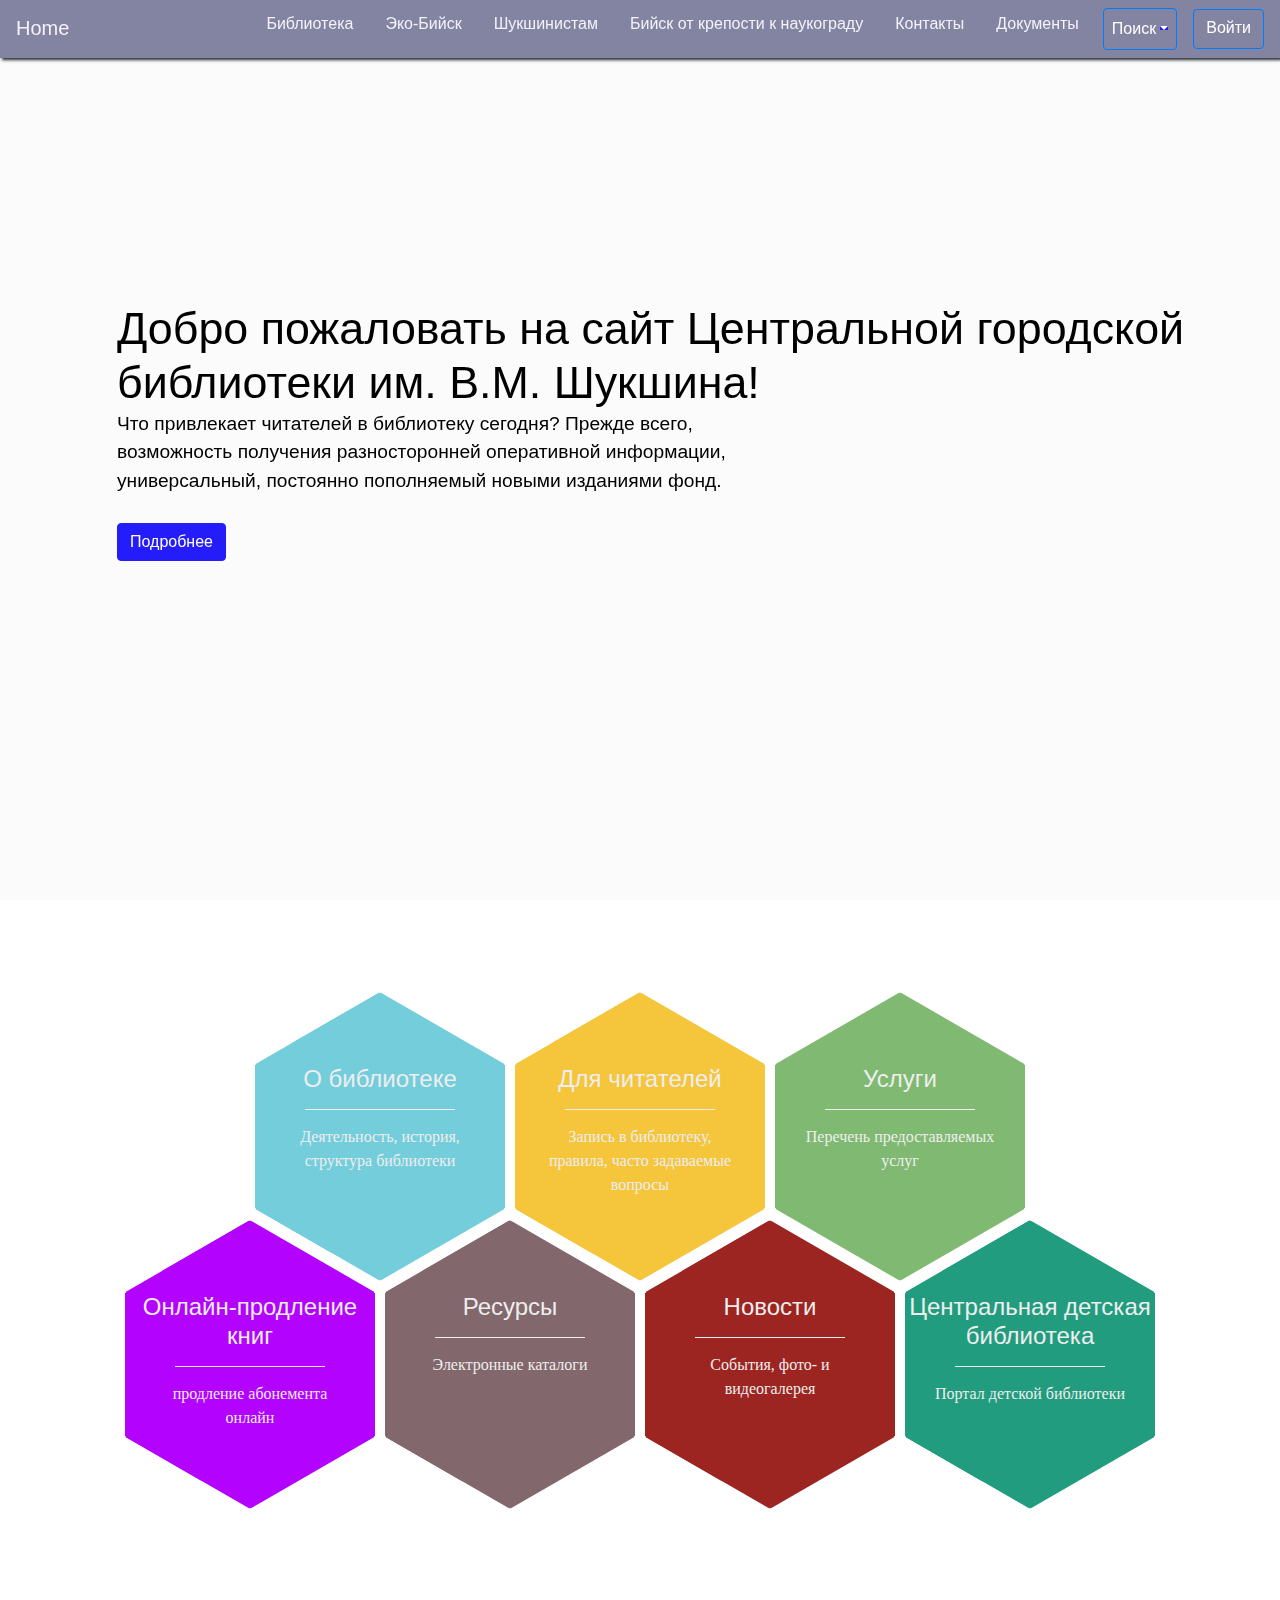
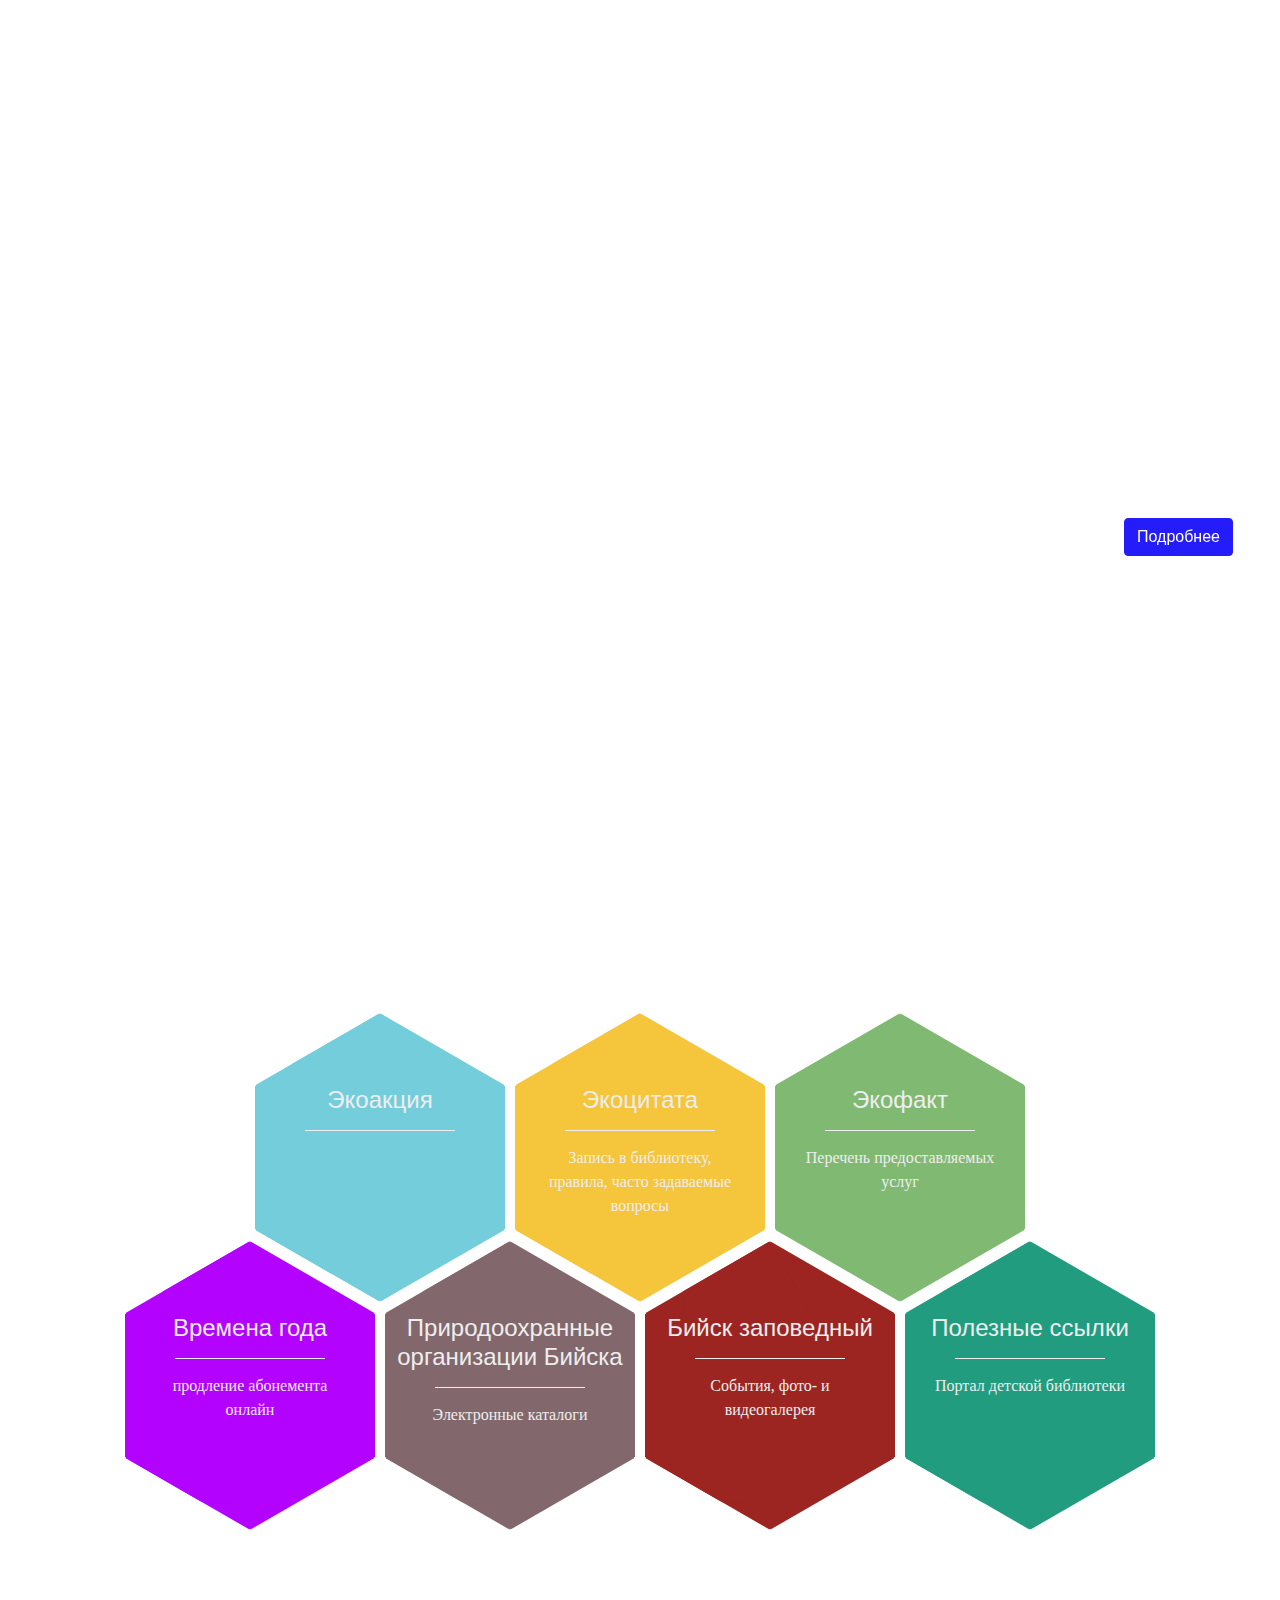
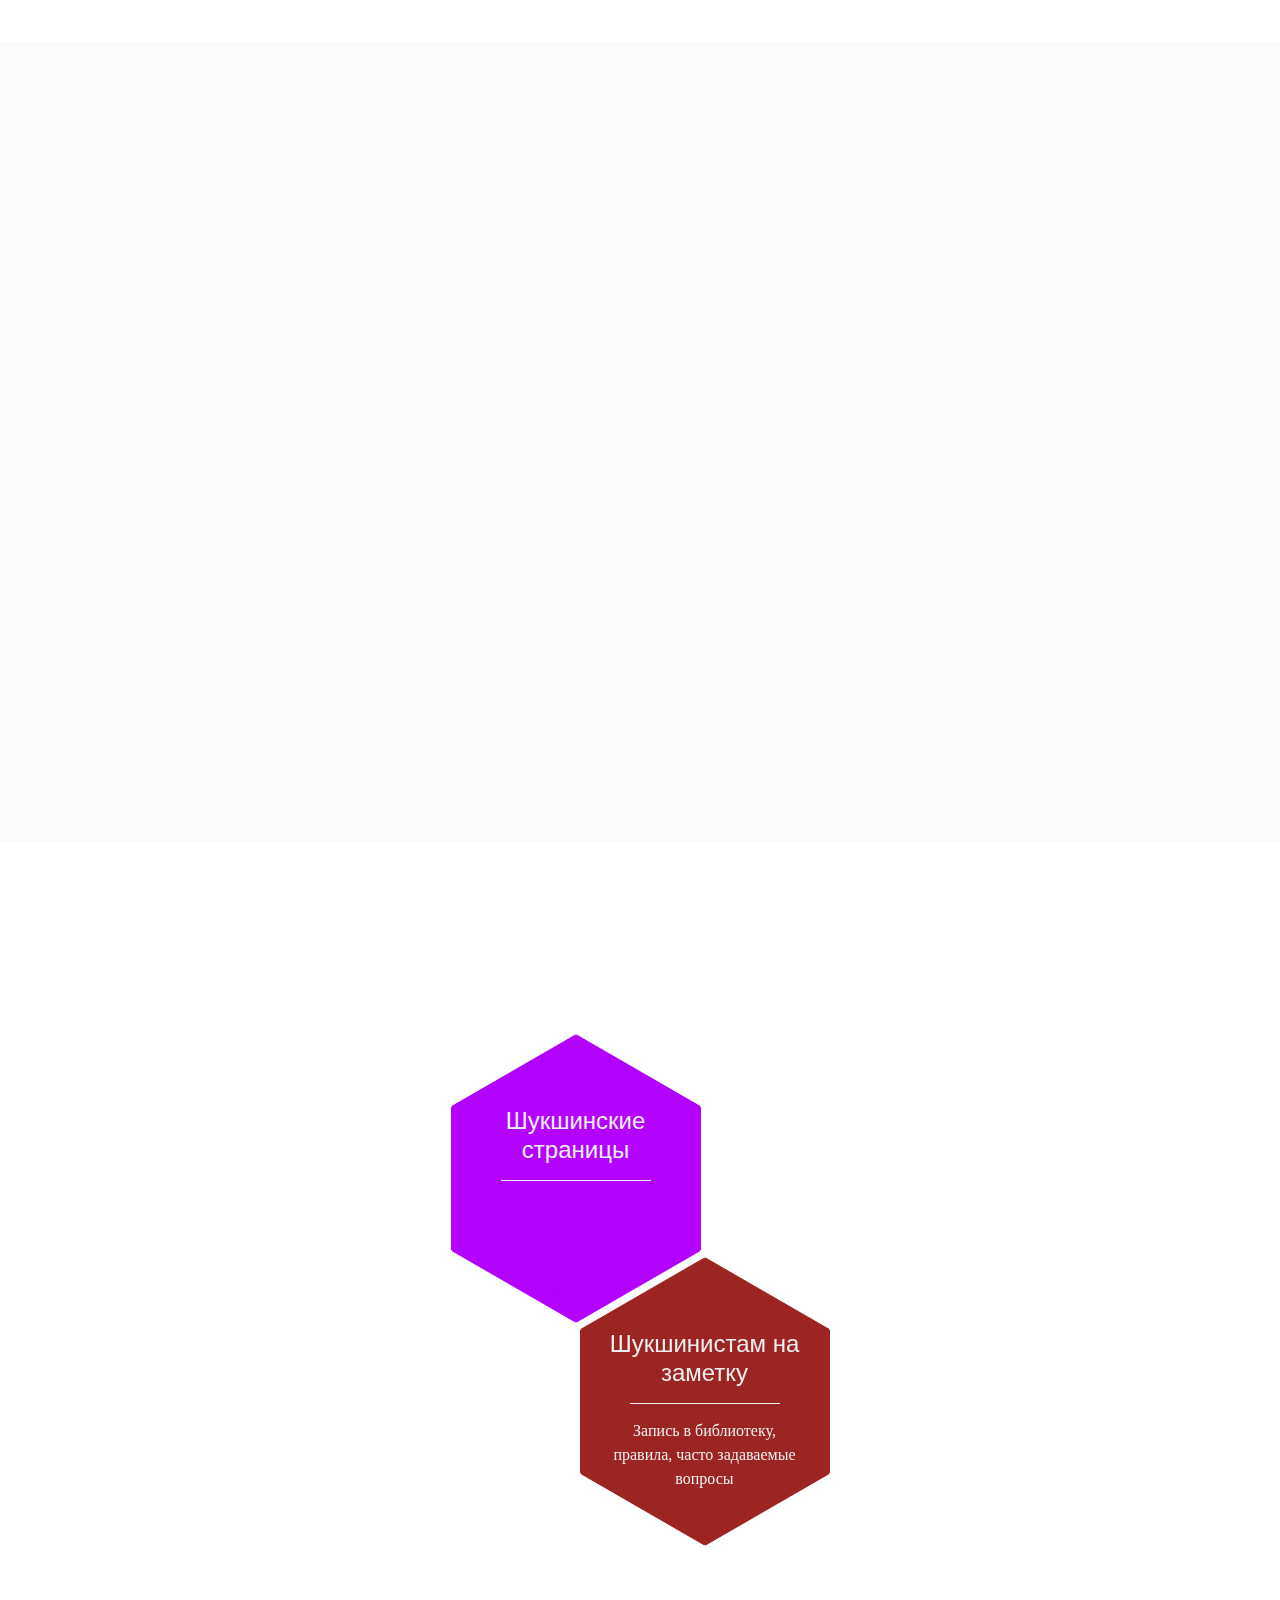
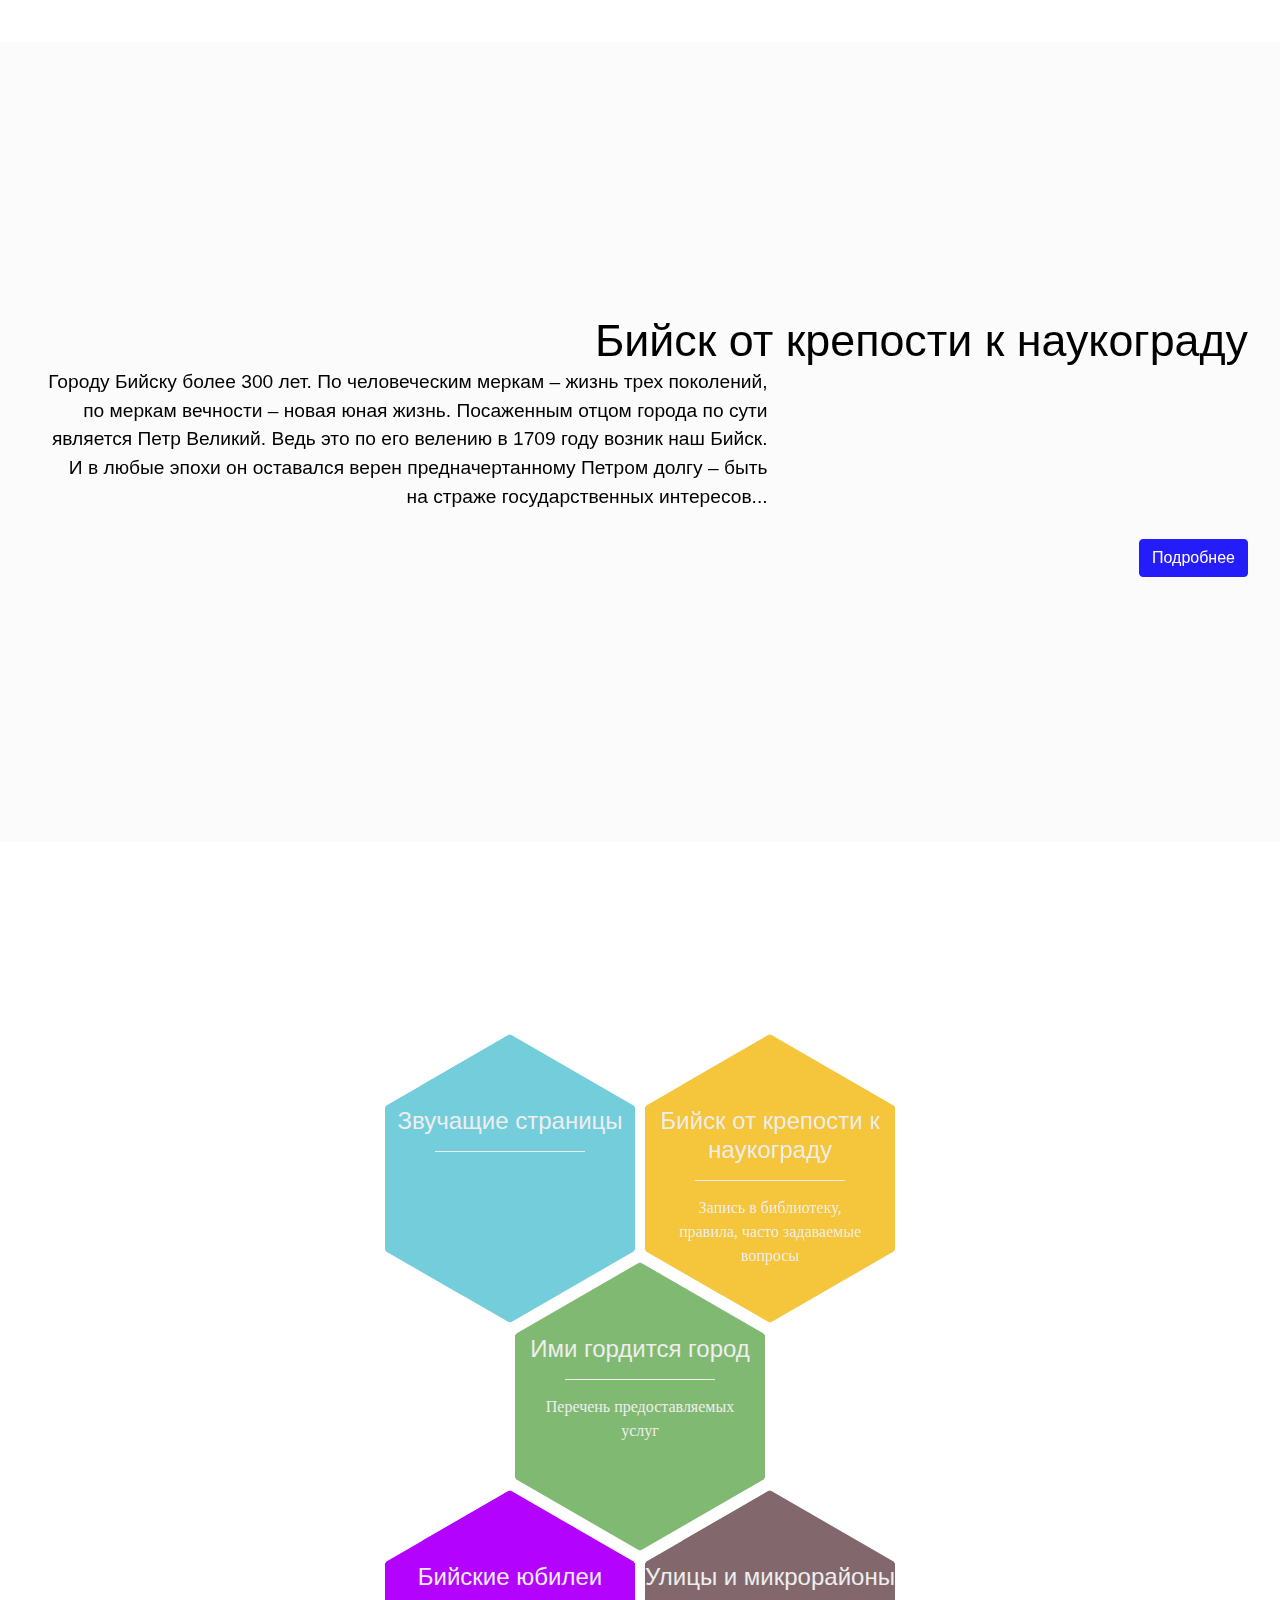
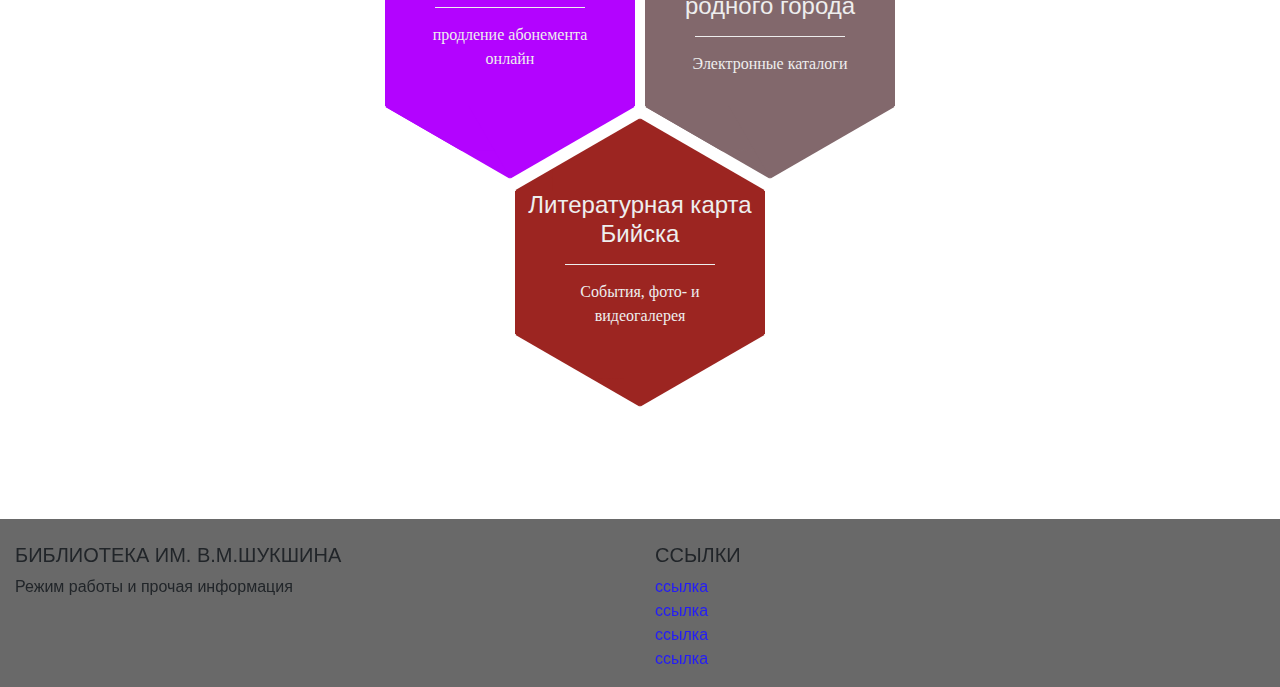
==== index.html @ d94aa988 "shuk" ====
<!DOCTYPE html>
<html lang="en">
<head>
    <link rel="stylesheet" href="https://maxcdn.bootstrapcdn.com/bootstrap/4.0.0/css/bootstrap.min.css" integrity="sha384-Gn5384xqQ1aoWXA+058RXPxPg6fy4IWvTNh0E263XmFcJlSAwiGgFAW/dAiS6JXm" crossorigin="anonymous">
    <link rel="stylesheet" type="text/css" href="css/main.css">
    <link rel="stylesheet" type="text/css" href="css/stylesheet.css">
    <meta charset="UTF-8">
    <title>Центральная городская библиотека им. В.М. Шукшина</title>
</head>
<body>
<nav class="navbar navbar-expand-lg fixed-top" id="top-menu">
    <a class="navbar-brand" href="#">Home</a>
    <button class="navbar-toggler" type="button" data-toggle="collapse" data-target="#navbarSupportedContent" aria-controls="navbarSupportedContent" aria-expanded="false" aria-label="Toggle navigation">
        <span class="navbar-toggler-icon"></span>
    </button>
    <div class="collapse navbar-collapse " id="navbarSupportedContent">
        <ul class="navbar-nav mr-0">

            <li class="nav-item">
                <a class="nav-link" href="#lib">Библиотека</a>
            </li>
            <li class="nav-item">
                <a class="nav-link " href="#eco-byisk">Эко-Бийск</a>
            </li>
            <li class="nav-item">
                <a class="nav-link" href="#shuksh">Шукшинистам</a>
            </li>
            <li class="nav-item">
                <a class="nav-link " href="#byisk">Бийск от крепости к наукограду</a>
            </li>
            <li class="nav-item">
                <a class="nav-link " href="contacts.html">Контакты</a>
            </li>
            <li class="nav-item">
                <a class="nav-link " href="#">Документы</a>
            </li>
            <li class="nav-item dropdown">
                <a class="nav-link dropdown-toggle btn btn-outline-primary" href="#" id="navbarDropdown1" role="button" data-toggle="dropdown" aria-haspopup="true" aria-expanded="false">Поиск</a>
                <div class="dropdown-menu" aria-labelledby="navbarDropdown1">
                    <form class="form-inline mr-md-0">
                        <input class="form-control mr-sm-2" type="search" placeholder="Поиск" aria-label="Search">
                        <button class="btn btn-outline-info my-2 my-sm-0 btnsrch" type="submit">Поиск</button>
                    </form>
                </div>
            </li>
        </ul>

        <a href="#" class="btn btn-outline-primary mr-md-0" role="button" aria-pressed="true" data-toggle="modal" data-target="exampeModal">Войти</a>

    </div>
</nav>
<header class="header">
    <div class="overlay"></div>
    <div class="container" style="height: 50rem;">
        <div class="description">
            <h1>
                Добро пожаловать на сайт Центральной городской библиотеки им. В.М. Шукшина!
                <p>
                    Что привлекает читателей в библиотеку сегодня? Прежде всего, возможность получения разносторонней оперативной информации, универсальный, постоянно пополняемый новыми изданиями фонд.</p>
                <button class="btn btn-outline-secondary">Подробнее</button>
            </h1>
        </div>
    </div>
</header>


    
<div class="container-fluid" id="lib"style="margin-top: 15rem;">
   <div class="row justify-content-center">
   <div class="hex hex-1">
    <div class="inner">
            <h4>О библиотеке</h4>
            <hr />
            <p>Деятельность, история, структура библиотеки</p>
            
    </div>
    <a href="#"></a>
    <div class="corner-1"></div>
    <div class="corner-2"></div>
  </div>
  


  <div class="hex hex-2">
    <div class="inner">
        <h4>Для читателей</h4>
        <hr />
        <p>Запись в библиотеку, правила, часто задаваемые вопросы</p>
    </div>
    <a href="#"></a>
    <div class="corner-1"></div>
    <div class="corner-2"></div>
  </div>



  <div class="hex hex-3">
    <div class="inner">
            <h4>Услуги</h4>
            <hr />
            <p>Перечень предоставляемых услуг</p>
    </div>
    <a href="#"></a>
    <div class="corner-1"></div>
    <div class="corner-2"></div>
  </div>
 </div>


<div class="row justify-content-center" style=" margin-bottom: 10rem;">
  

<div class="hex hex-4" style="margin-top: 60px;">
    <div class="inner">
        <h4>Онлайн-продление книг</h4>
        <hr />
        <p>продление абонемента онлайн</p>
    </div>
    <a href="#"></a>
    <div class="corner-1"></div>
    <div class="corner-2"></div>
  </div>


  <div class="hex hex-7" style="margin-top: 60px;">
    <div class="inner">
        <h4>Ресурсы</h4>
        <hr />
        <p>Электронные каталоги</p>
    </div>
    <a href="#"></a>
    <div class="corner-1"></div>
    <div class="corner-2"></div>
  </div>
 


  <div class="hex hex-5" style=" margin-top: 60px;">
    <div class="inner">
            <h4>Новости</h4>
            <hr />
            <p>События, фото- и видеогалерея</p>
    </div>
    <a href="#"></a>
    <div class="corner-1"></div>
    <div class="corner-2"></div>
  </div>



  <div class="hex hex-6" style="margin-top: 60px;">
    <div class="inner">
        <h4>Центральная детская библиотека</h4>
        <hr />
        <p>Портал детской библиотеки</p>
    </div>
    <a href="#"></a>
    <div class="corner-1"></div>
    <div class="corner-2"></div>
  </div>
</div>
</div>




    



<div class="container-fluid" id="eco-byisk">
    <div class="col-sm-12 hidden-xs-down" style="height: 50rem; text-align: right;">
        <div class="description">
            <h1 style="color: #ffffff;"> Бийск заповедный
                <p  style="color: #ffffff; text-align: right;">В нашем городе немало уникальных природных объектов, нерукотворных и с любовью созданных бийчанами в разные годы, радующих нас своей красотой и сегодня, как никогда, нуждающихся в нашей защите. Уважаемые читатели! Надеемся, что информация, представленная на этой странице, поможет вам лучше узнать наш Бийск...</p>
                <button class="btn btn-success">Подробнее</button>
            </h1>    
        </div>    
        
    </div>
</div>

<div class="container-fluid" style="margin-top: 15rem;">
   <div class="row justify-content-center">
   <div class="hex hex-1">
    <div class="inner">
            <h4>Экоакция</h4>
            <hr />
            <p></p>
            
    </div>
    <a href="#"></a>
    <div class="corner-1"></div>
    <div class="corner-2"></div>
  </div>
  


  <div class="hex hex-2">
    <div class="inner">
        <h4>Экоцитата</h4>
        <hr />
        <p>Запись в библиотеку, правила, часто задаваемые вопросы</p>
    </div>
    <a href="#"></a>
    <div class="corner-1"></div>
    <div class="corner-2"></div>
  </div>



  <div class="hex hex-3">
    <div class="inner">
            <h4>Экофакт</h4>
            <hr />
            <p>Перечень предоставляемых услуг</p>
    </div>
    <a href="#"></a>
    <div class="corner-1"></div>
    <div class="corner-2"></div>
  </div>
 </div>


<div class="row justify-content-center" style=" margin-bottom: 10rem;">
  

<div class="hex hex-4" style="margin-top: 60px;">
    <div class="inner">
        <h4>Времена года</h4>
        <hr />
        <p>продление абонемента онлайн</p>
    </div>
    <a href="#"></a>
    <div class="corner-1"></div>
    <div class="corner-2"></div>
  </div>


  <div class="hex hex-7" style="margin-top: 60px;">
    <div class="inner">
        <h4>Природоохранные организации Бийска</h4>
        <hr />
        <p>Электронные каталоги</p>
    </div>
    <a href="#"></a>
    <div class="corner-1"></div>
    <div class="corner-2"></div>
  </div>
 


  <div class="hex hex-5" style=" margin-top: 60px;">
    <div class="inner">
            <h4>Бийск заповедный</h4>
            <hr />
            <p>События, фото- и видеогалерея</p>
    </div>
    <a href="#"></a>
    <div class="corner-1"></div>
    <div class="corner-2"></div>
  </div>



  <div class="hex hex-6" style="margin-top: 60px;">
    <div class="inner">
        <h4>Полезные ссылки</h4>
        <hr />
        <p>Портал детской библиотеки</p>
    </div>
    <a href="#"></a>
    <div class="corner-1"></div>
    <div class="corner-2"></div>
  </div>
</div>
</div>




<div class="container-fluid" id="shuksh">
   
    <div class="col-sm-12 hidden-xs-down" style="height: 50rem; text-align: right;">
    <div class="overlay"></div>
        
        </div>    
        
    </div>
</div>    
<div class="container" id="lib" style="margin-top: 15rem; height: 35rem; width: 400px;">
   <div class="row justify-content-center" style=" margin-left: -9rem;">
   <div class="hex hex-4">
    <div class="inner">
            <h4>Шукшинские страницы</h4>
            <hr />
            <p></p>
            
    </div>
    <a href="#"></a>
    <div class="corner-1"></div>
    <div class="corner-2"></div>
  </div>
 </div> 


<div class="row justify-content-center" style="margin-right: -9rem; margin-top: 30px;">
  <div class="hex hex-5">
    <div class="inner">
        <h4>Шукшинистам на заметку</h4>
        <hr />
        <p>Запись в библиотеку, правила, часто задаваемые вопросы</p>
    </div>
    <a href="#"></a>
    <div class="corner-1"></div>
    <div class="corner-2"></div>
  </div>
</div>
</div>
</div>



<div class="container-fluid" id="byisk">
	
   <div class="col-sm-12 hidden-xs-down" style="height: 50rem; text-align: right;">
   <div class="overlay"></div>
        <div class="description">
            <h1>Бийск от крепости к наукограду
                <p>
                    Городу Бийску более 300 лет. По человеческим меркам – жизнь трех поколений, по меркам вечности – новая юная жизнь.

Посаженным отцом города по сути является Петр Великий. Ведь это по его велению в 1709 году возник наш Бийск. И в любые эпохи он оставался верен предначертанному Петром долгу – быть на страже государственных интересов...
                </p>
                <button class="btn btn-success">Подробнее</button>
            </h1>
        </div>
        
    </div>

</div>

<div class="container-fluid" id="lib"style="margin-top: 15rem;  width: 700px;">
   <div class="row justify-content-center">
   

   <div class="hex hex-1">
    <div class="inner">
            <h4>Звучащие страницы</h4>
            <hr />
            <p></p>
            
    </div>
    <a href="#"></a>
    <div class="corner-1"></div>
    <div class="corner-2"></div>
  </div>
  


  <div class="hex hex-2">
    <div class="inner">
        <h4>Бийск от крепости к наукограду</h4>
        <hr />
        <p>Запись в библиотеку, правила, часто задаваемые вопросы</p>
    </div>
    <a href="#"></a>
    <div class="corner-1"></div>
    <div class="corner-2"></div>
  </div>



  <div class="hex hex-3" style="margin-top: 60px;">
    <div class="inner">
            <h4>Ими гордится город</h4>
            <hr />
            <p>Перечень предоставляемых услуг</p>
    </div>
    <a href="#"></a>
    <div class="corner-1"></div>
    <div class="corner-2"></div>
  </div>
 </div>


<div class="row justify-content-center" style=" margin-bottom: 10rem;">
  

<div class="hex hex-4" style="margin-top: 60px;">
    <div class="inner">
        <h4>Бийские юбилеи</h4>
        <hr />
        <p>продление абонемента онлайн</p>
    </div>
    <a href="#"></a>
    <div class="corner-1"></div>
    <div class="corner-2"></div>
  </div>


  <div class="hex hex-7" style="margin-top: 60px;">
    <div class="inner">
        <h4>Улицы и микрорайоны родного города</h4>
        <hr />
        <p>Электронные каталоги</p>
    </div>
    <a href="#"></a>
    <div class="corner-1"></div>
    <div class="corner-2"></div>
  </div>
 


  <div class="hex hex-5" style=" margin-top: 60px;">
    <div class="inner">
            <h4>Литературная карта Бийска</h4>
            <hr />
            <p>События, фото- и видеогалерея</p>
    </div>
    <a href="#"></a>
    <div class="corner-1"></div>
    <div class="corner-2"></div>
  </div>



  
</div>
</div>

<footer class="page-footer font-small pt-4" style="background-color: #696969; margin-top: 5rem;">

    <!-- Footer Links -->
    <div class="container-fluid text-center text-md-left">

      <!-- Grid row -->
      <div class="row">

        <!-- Grid column -->
        <div class="col-md-6 mt-md-0 mt-3">

          <!-- Content -->
          <h5 class="text-uppercase">Библиотека им. В.М.Шукшина</h5>
          <p>Режим работы и прочая информация</p>

        </div>
        <!-- Grid column -->

        <hr class="clearfix w-100 d-md-none pb-3">

        <!-- Grid column -->
        <div class="col-md-3 mb-md-0 mb-3">

            <!-- Links -->
            <h5 class="text-uppercase">Ссылки</h5>

            <ul class="list-unstyled">
              <li>
                <a href="#!">ссылка</a>
              </li>
              <li>
                <a href="#!">ссылка</a>
              </li>
              <li>
                <a href="#!">ссылка</a>
              </li>
              <li>
                <a href="#!">ссылка</a>
              </li>
            </ul>

          </div>
          <!-- Grid column -->

          <!-- Grid column -->
         
          <!-- Grid column -->

      </div>
      <!-- Grid row -->

    </div>
    <!-- Footer Links -->

    

  </footer>
  <!-- Footer -->


<div class="modal fade" id="exampleModal" tabindex="-1" role="dialog" aria-labelledby="exampleModal" aria-hidden="true">
    <div class="modal-dialog" role="document">
    <div class="modal-content">
      <div class="modal-header" id="exampleModalLabel">
        <h5 class="modal-title">Авторизация</h5>
        <button type="button" class="close" data-dismiss="modal" aria-label="Close">
          <span aria-hidden="true">&times;</span>
        </button>
      </div>
      <div class="modal-body">
        аппар
      </div>
      <div class="modal-footer">
        <button type="button" class="btn btn-secondary" data-dismiss="modal">Close</button>
        <button type="button" class="btn btn-primary">Save changes</button>
      </div>
    </div>
  </div>
</div>
<script src="https://code.jquery.com/jquery-3.2.1.slim.min.js" integrity="sha384-KJ3o2DKtIkvYIK3UENzmM7KCkRr/rE9/Qpg6aAZGJwFDMVNA/GpGFF93hXpG5KkN" crossorigin="anonymous"></script>
<script src="https://cdnjs.cloudflare.com/ajax/libs/popper.js/1.12.9/umd/popper.min.js" integrity="sha384-ApNbgh9B+Y1QKtv3Rn7W3mgPxhU9K/ScQsAP7hUibX39j7fakFPskvXusvfa0b4Q" crossorigin="anonymous"></script>
<script src="https://maxcdn.bootstrapcdn.com/bootstrap/4.0.0/js/bootstrap.min.js" integrity="sha384-JZR6Spejh4U02d8jOt6vLEHfe/JQGiRRSQQxSfFWpi1MquVdAyjUar5+76PVCmYl" crossorigin="anonymous"></script>
<script type="text/javascript" src="js/main.js"></script>
</body>
</html>
---- css/main.css ----
@media (max-width:300px){
    .container{
        width: 100%;
    }

    .header{
        display: none;
    }

    

    
}




.hex {
    width:250px;
    height:143px;
    background-color: #ccc;
    background-repeat: no-repeat;
    background-position: 50% 50%;           
    -webkit-background-size: auto 173px;                            
    -moz-background-size: auto 173px;                           
    -ms-background-size: auto 173px;                            
    -o-background-size: auto 173px;                         
    position: relative;
    float:left;
    margin:25px 5px;
    text-align:center;
    zoom:1;

}


        
    .hex.hex-gap {
        margin-left: 86px;
    }
    
    .hex a {
        display:block;
        width: 100%;
        height:100%;
        text-indent:-9999em;
        position:absolute;
        top:0;
        left:0;
        
    
    
    }

    .hex .corner-1,
    .hex .corner-2 {
        position: absolute;
        top:0;
        left:0;
        width:100%;
        height:100%;
        background: inherit;                                
        z-index:-2;                     
        overflow:hidden;
        -webkit-backface-visibility: hidden;
        -moz-backface-visibility: hidden;
        -ms-backface-visibility: hidden;
        -o-backface-visibility: hidden;         
        backface-visibility: hidden;            
    }
    
    .hex .corner-1 {
        z-index:-1;
        -webkit-transform: rotate(60deg);
        -moz-transform: rotate(60deg);
        -ms-transform: rotate(60deg);
        -o-transform: rotate(60deg);
        transform: rotate(60deg);
    }
    
    .hex .corner-2 {
        -webkit-transform: rotate(-60deg);
        -moz-transform: rotate(-60deg);
        -ms-transform: rotate(-60deg);
        -o-transform: rotate(-60deg);
        transform: rotate(-60deg);
    }
    
    .hex .corner-1:before,
    .hex .corner-2:before {
        width: 173px;
        height: 173px;
      content: '';
      position: absolute;
      background: inherit;
      top:0;
      left: 0;
      z-index: 1;
      background: inherit;
      background-repeat:no-repeat;
        -webkit-backface-visibility: hidden;
        -moz-backface-visibility: hidden;
        -ms-backface-visibility: hidden;
        -o-backface-visibility: hidden; 
        backface-visibility: hidden;                  
    }           
    

    .hex .corner-1:before {
        -webkit-transform: rotate(-60deg) translate(-87px, 0px);
        -moz-transform: rotate(-60deg) translate(-87px, 0px);
        -ms-transform: rotate(-60deg) translate(-87px, 0px);
        -o-transform: rotate(-60deg) translate(-87px, 0px);
        transform: rotate(-60deg) translate(-87px, 0px);    
      -webkit-transform-origin: 0 0;
      -moz-transform-origin: 0 0;
      -ms-transform-origin: 0 0;
      -o-transform-origin: 0 0;
      transform-origin: 0 0;
    }           
    
    .hex .corner-2:before {
        -webkit-transform: rotate(60deg) translate(-48px, -11px);
        -moz-transform: rotate(60deg) translate(-48px, -11px);
        -ms-transform: rotate(60deg) translate(-48px, -11px);
        -o-transform: rotate(60deg) translate(-48px, -11px);
        transform: rotate(60deg) translate(-48px, -11px);   
        bottom:0;
    }       


    
    /* Custom styles*/
    .hex .inner {       
        color:#eee;
    }
    
    .hex h4 {
        font-family: 'Josefin Sans', sans-serif;        
        margin:0;           
    }
    
    .hex hr {
        border:0;
        border-top:1px solid #eee;
        width:60%;
        margin:15px auto;
    }
    
    .hex p {
        font-size:16px;
        font-family: 'Kotta One', serif;
        width:80%;
        margin:0 auto;
    }

    .hex.hex-1 {
        background: #74cddb;
    }
    
    .hex.hex-2 {
        background: #f5c53c;
    }
    
    .hex.hex-3 {
        background: #80b971;
    }

    .hex.hex-4 {
        background: #b303ff;
    }

    .hex.hex-5 {
        background: #9c2521;
    }

    .hex.hex-6 {
        background: #219c7f;
    }

    .hex.hex-7 {
        background: #82686c;
    }



.navbar{
    background: rgba(10, 14, 74, 0.5);
}
.nav-link , .navbar-brand{
    color: #f5f0f9;
    cursor: pointer;
}
.nav-link{
    margin-right: 1em !important;
}
.nav-link:hover{
    color: #f5f0f9;
}
.navbar-collapse{
    justify-content: flex-end;
}
.navbar-toggler{
    background:#fff !important;
}
.bg-dark{
    background-color:#343a40!important
}
.bg-primary{
    background-color:#343a40!important
}
.dropdown:hover > .dropdown-menu {
    display: block;
}
.header{
    background-image: url('http://mybiysk.ru/wp-content/uploads/2014/10/cgb.jpg');
    background-attachment: fixed;
    background-size: cover;
    background-position: center;
}
a {
    display: inline-block;
    color: #241cf9;
    line-height: 1;
    text-decoration:none;
    cursor: pointer;
}
a:after {
    background-color: #241cf9;
    display: block;
    content: "";
    height: 2px;
    width: 0%;
    -webkit-transition: width .3s ease-in-out;
    -moz--transition: width .3s ease-in-out;
    transition: width .3s ease-in-out;
}
a:hover:after,
a:focus:after {
    width: 100%;
}
.description{
    position: absolute;
    top: 30%;
    margin: auto;
    padding: 2em;
}
.description h1{
    color: #000000;
}
.description p{
    color: #000000;
    font-size: 1.5vw;
    width: 60%;
    line-height: 1.5;
}
.description button{
    border:1px  solid #241cf9;
    background: #241cf9;
    color:#fff;
}
.overlay{
    position: absolute;
    min-height: 100%;
    min-width: 100%;
    left: 0;
    top: 0;
    background: rgba(244, 244, 244, 0.4);
}
.btn{
    color: #fff;
}
.btnsrch{
    color: #000;
}
h1 {
    font-size: 3.5vw
}
.btnnav {
    background: rgba(10, 14, 74, 0);
    border: 0
}
.card-body button{
    border:1px  solid #241cf9;
    background: #241cf9;
    color:#fff;
---- css/stylesheet.css ----
#top-menu{box-shadow: 2px 2px 3px;}

#eco-byisk{
    background-image: url('https://mota.ru/upload/wallpapers/source/2012/09/22/18/01/32634/GTLKbu8wo9.jpg');
    background-attachment: fixed;
    background-size: cover;
    background-position: center;
}

#lib{
	margin: auto;
}
#card{
	margin: auto;
}

#shuksh{
	background-image: url('https://sun9-7.userapi.com/c836331/v836331263/ec2a/DL61SfNW1A4.jpg');
    background-attachment: fixed;
    background-size: cover;
    background-position: center;
    padding: 0;
}

#byisk{
	background-image: url('http://strana.ru/media/images/original/original20838471.jpg');
    background-attachment: fixed;
    background-size: cover;
    background-position: center;
    padding: 0;
}
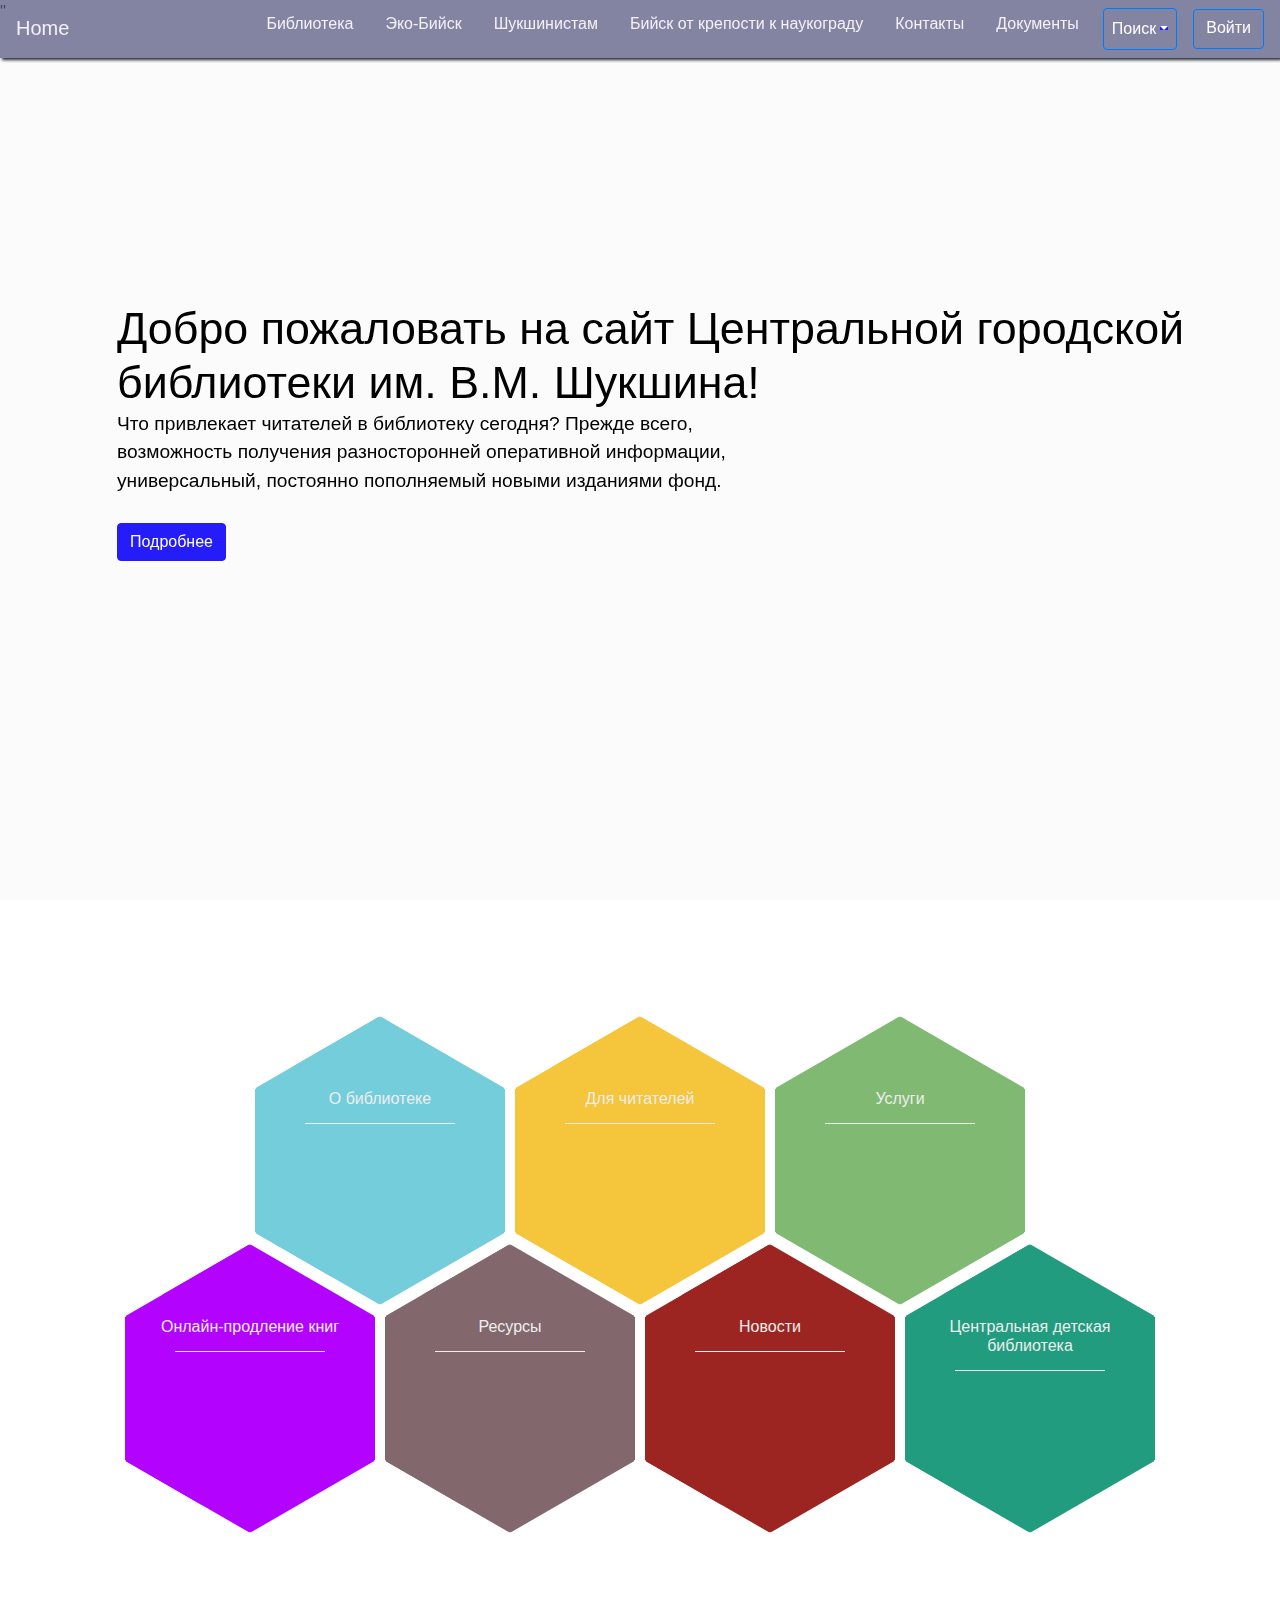
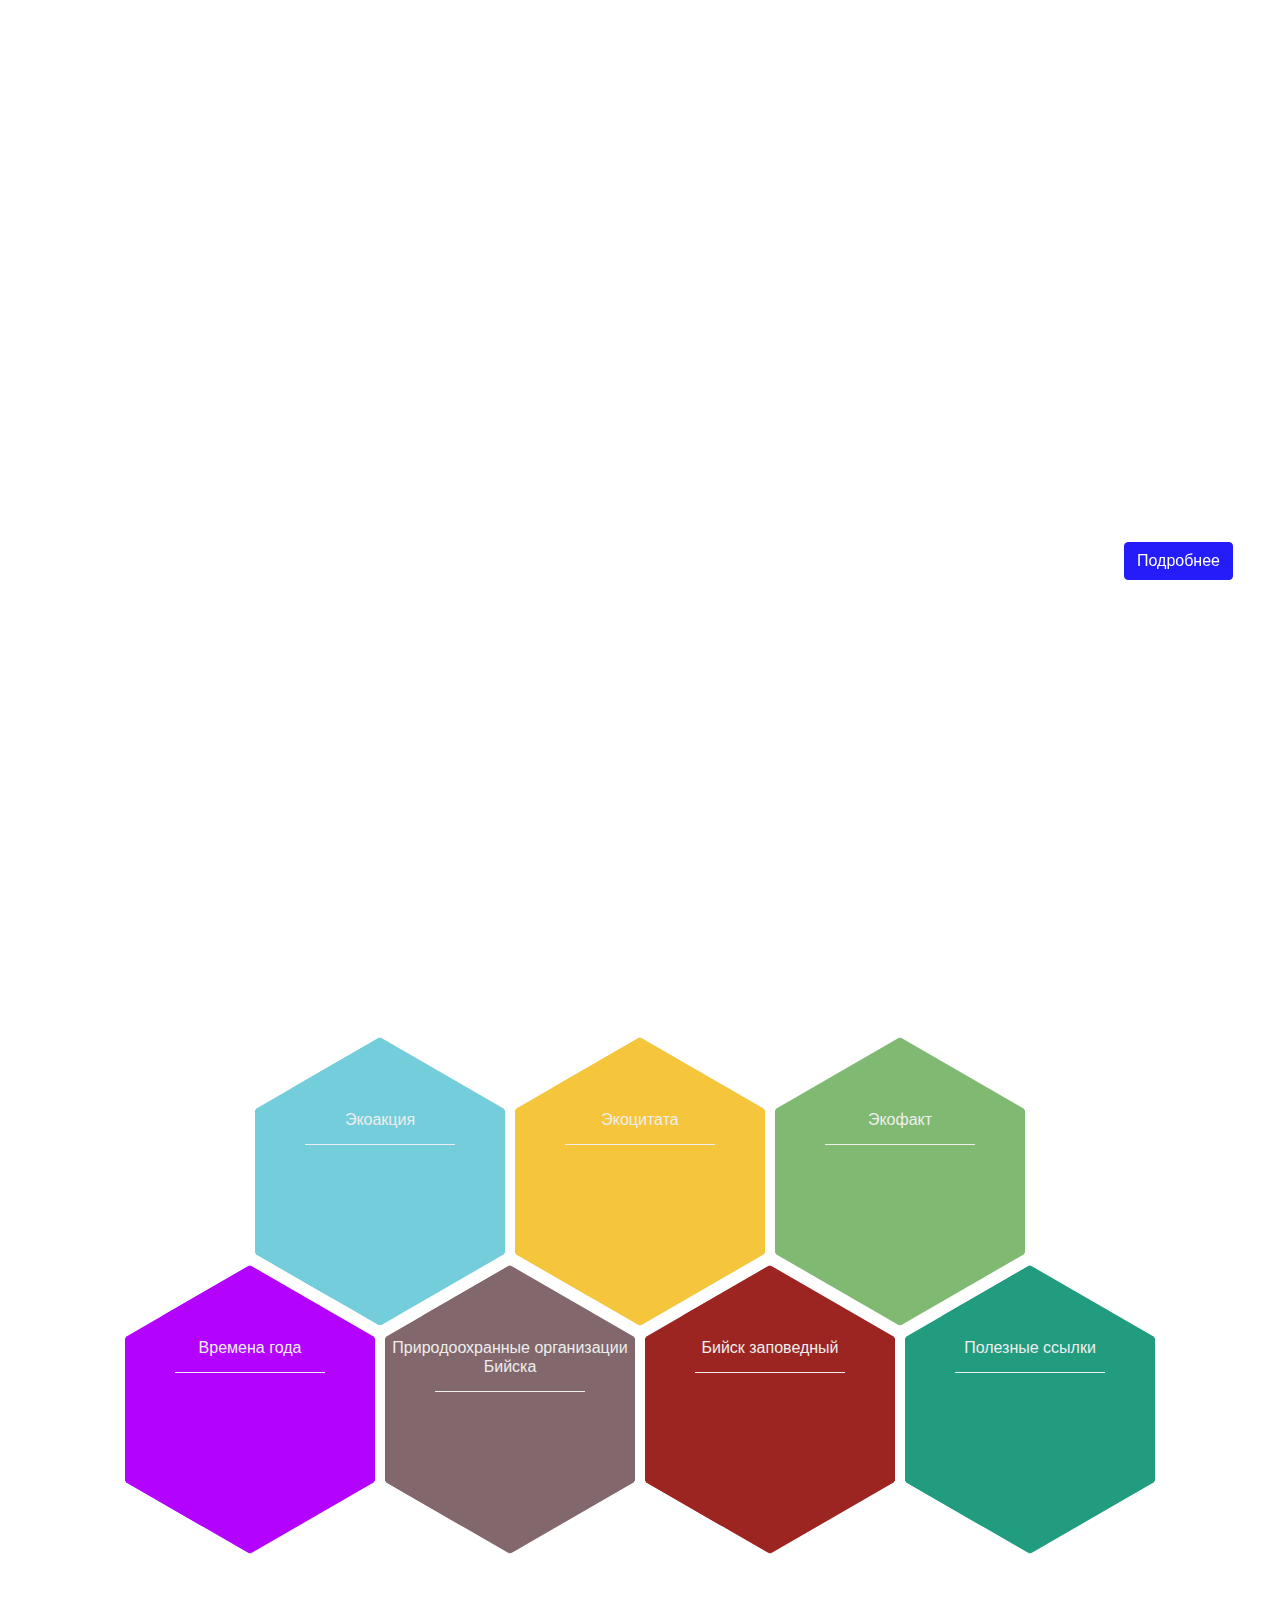
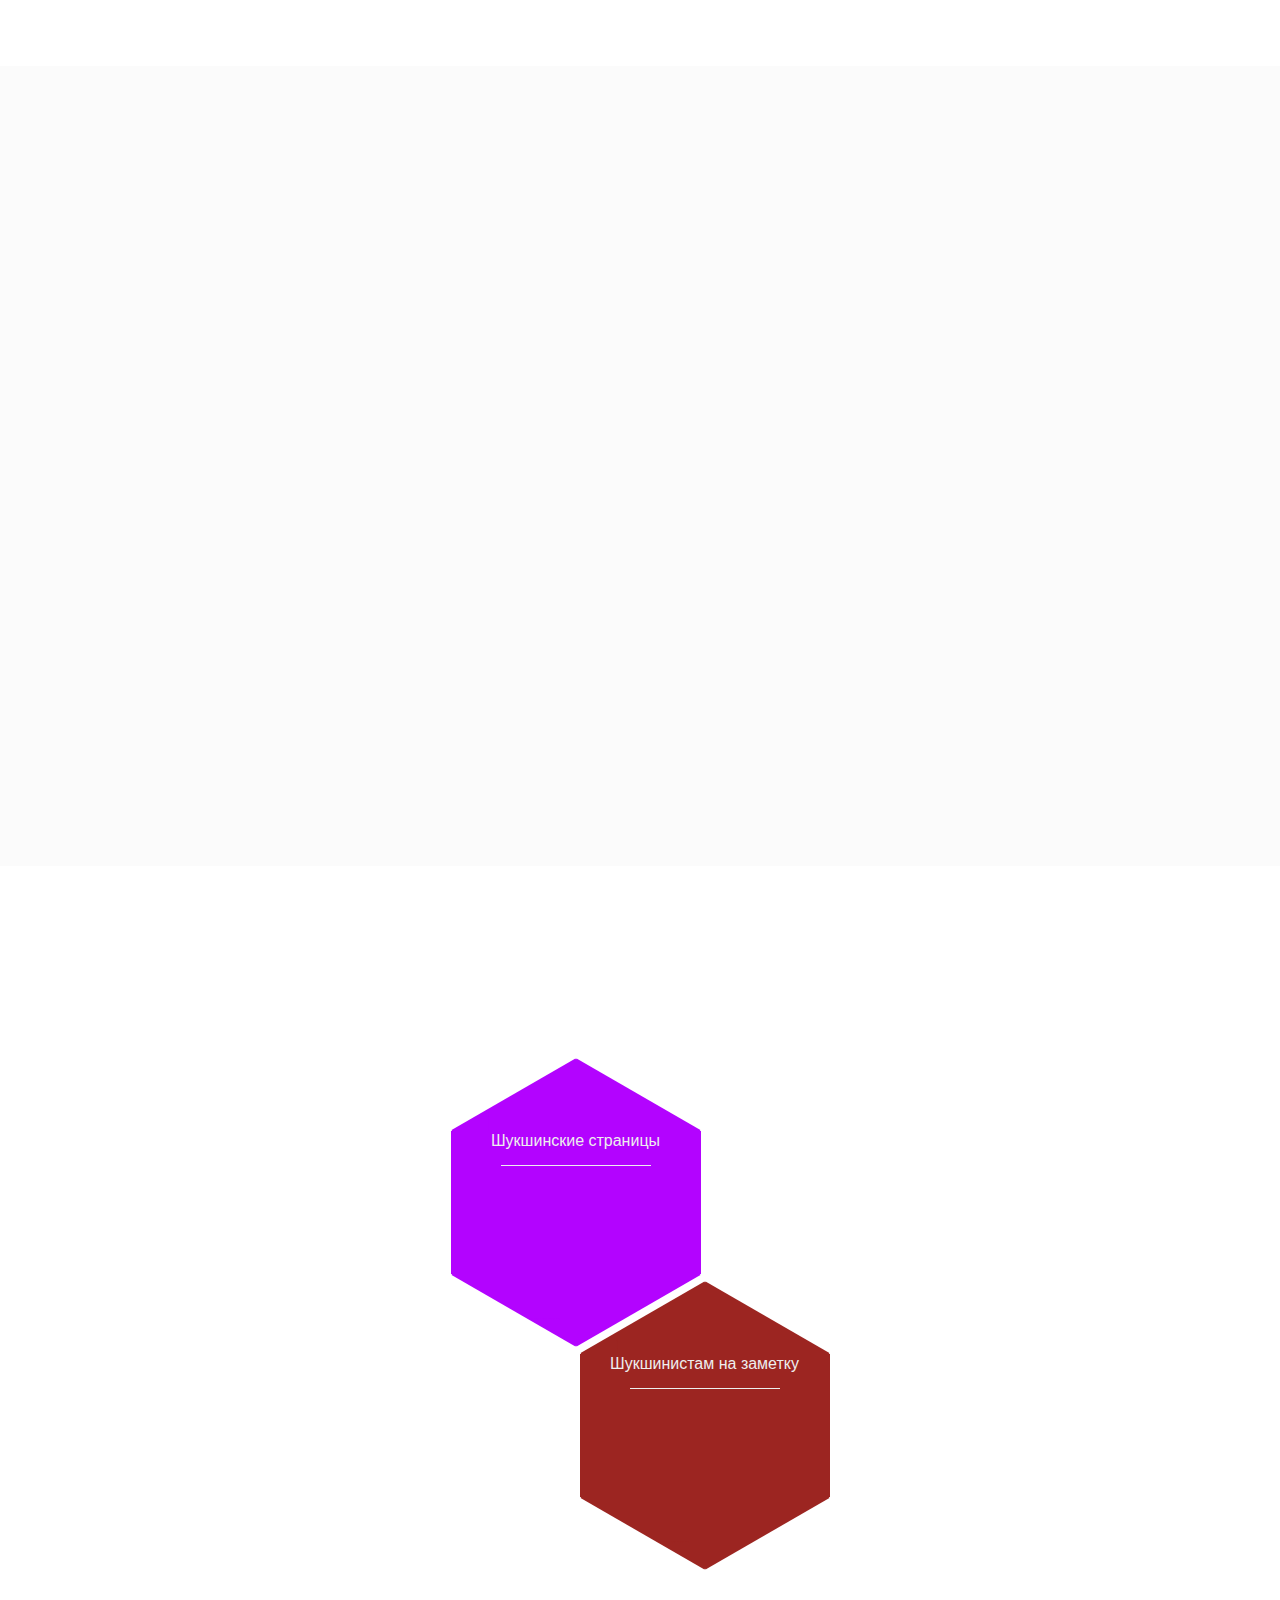
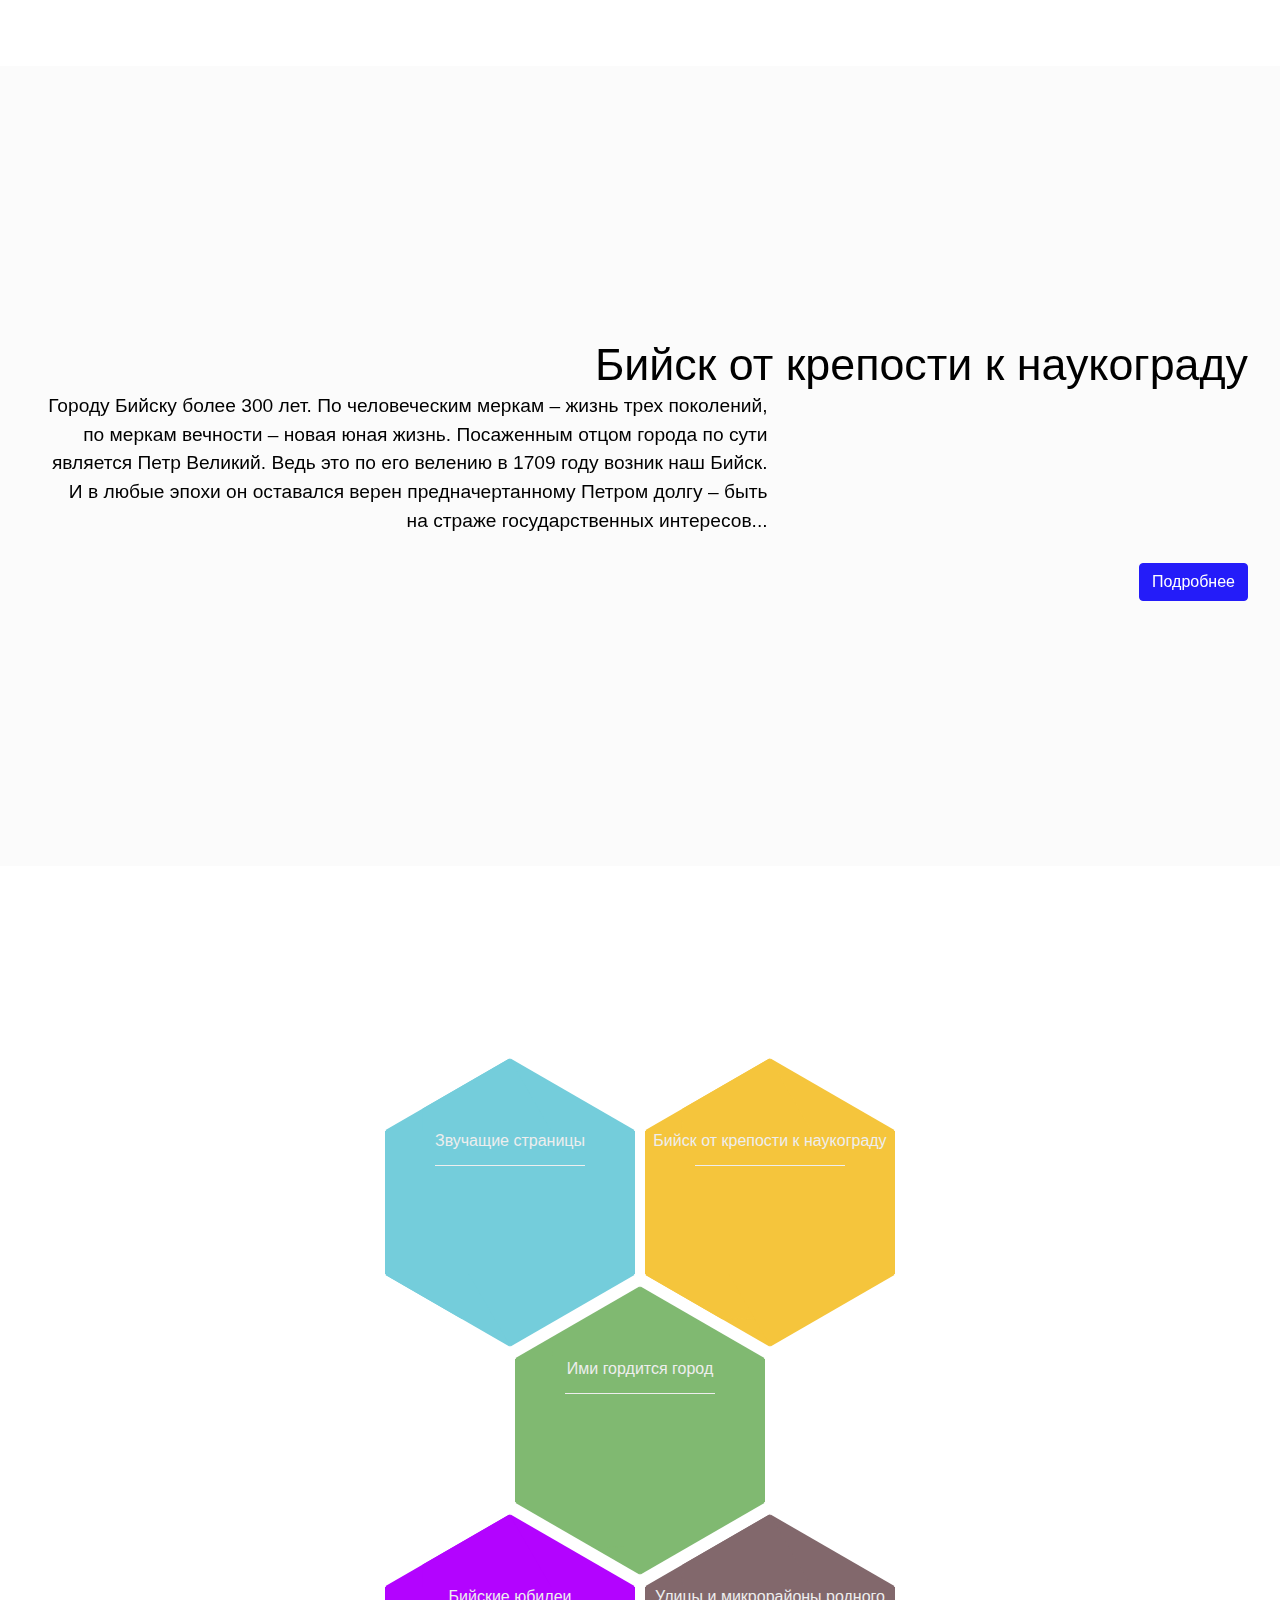
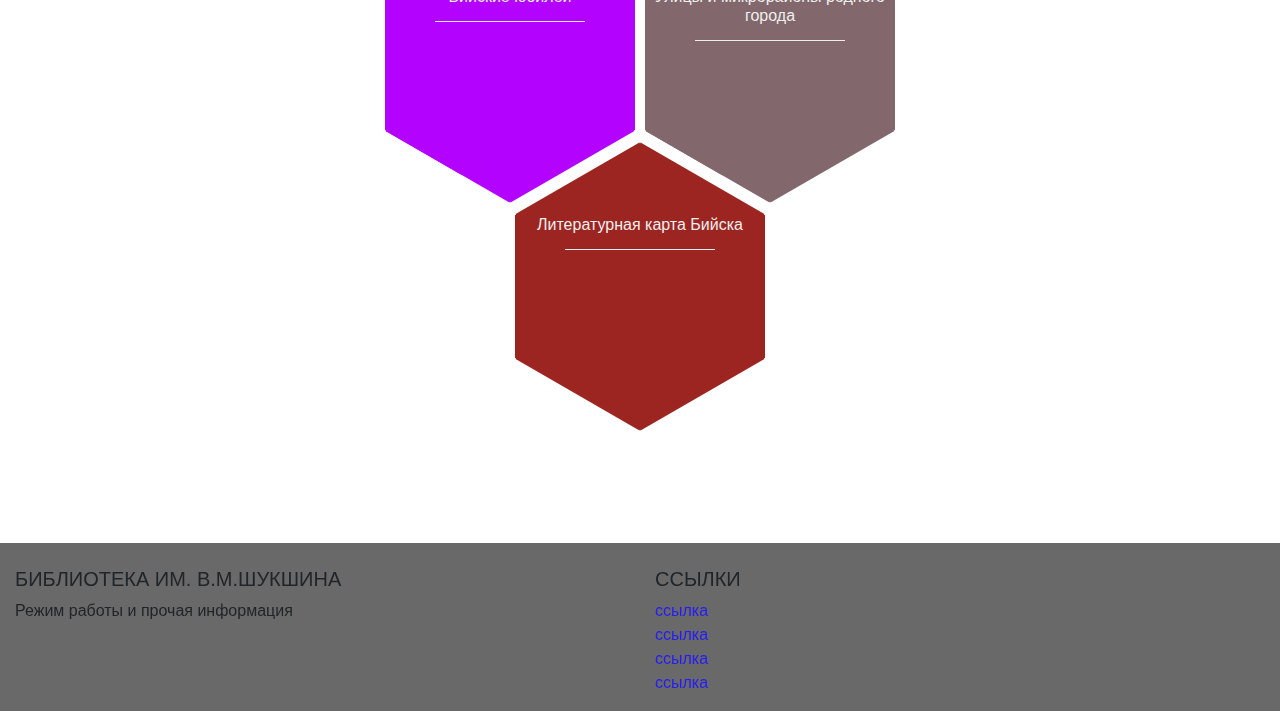
==== commit 9a4bf2c4: "shuk v. 0.5" ====
--- a/index.html
+++ b/index.html
@@ -1,7 +1,7 @@
 <!DOCTYPE html>
 <html lang="en">
 <head>
-    <link rel="stylesheet" href="https://maxcdn.bootstrapcdn.com/bootstrap/4.0.0/css/bootstrap.min.css" integrity="sha384-Gn5384xqQ1aoWXA+058RXPxPg6fy4IWvTNh0E263XmFcJlSAwiGgFAW/dAiS6JXm" crossorigin="anonymous">
+ ''    <link rel="stylesheet" href="https://maxcdn.bootstrapcdn.com/bootstrap/4.0.0/css/bootstrap.min.css" integrity="sha384-Gn5384xqQ1aoWXA+058RXPxPg6fy4IWvTNh0E263XmFcJlSAwiGgFAW/dAiS6JXm" crossorigin="anonymous">
     <link rel="stylesheet" type="text/css" href="css/main.css">
     <link rel="stylesheet" type="text/css" href="css/stylesheet.css">
     <meta charset="UTF-8">
@@ -65,9 +65,9 @@
 
 
     
-<div class="container-fluid" id="lib"style="margin-top: 15rem;">
+<div class="container-fluid" id="lib" style="width: 1050px; margin-top: 15rem;">
    <div class="row justify-content-center">
-   <div class="hex hex-1">
+   <div class="hex hex-1" id="hexagon">
     <div class="inner">
             <h4>О библиотеке</h4>
             <hr />
@@ -77,11 +77,12 @@
     <a href="#"></a>
     <div class="corner-1"></div>
     <div class="corner-2"></div>
-  </div>
-  
-
-
-  <div class="hex hex-2">
+  
+  </div>
+
+    
+    
+  <div class="hex hex-2" id="hexagon">
     <div class="inner">
         <h4>Для читателей</h4>
         <hr />
@@ -91,10 +92,12 @@
     <div class="corner-1"></div>
     <div class="corner-2"></div>
   </div>
-
-
-
-  <div class="hex hex-3">
+    
+
+
+
+    
+  <div class="hex hex-3" id="hexagon">
     <div class="inner">
             <h4>Услуги</h4>
             <hr />
@@ -105,12 +108,12 @@
     <div class="corner-2"></div>
   </div>
  </div>
-
+    
 
 <div class="row justify-content-center" style=" margin-bottom: 10rem;">
   
 
-<div class="hex hex-4" style="margin-top: 60px;">
+<div class="hex hex-4" id="hexagon" style="margin-top: 60px;">
     <div class="inner">
         <h4>Онлайн-продление книг</h4>
         <hr />
@@ -122,7 +125,7 @@
   </div>
 
 
-  <div class="hex hex-7" style="margin-top: 60px;">
+  <div class="hex hex-7" id="hexagon" style="margin-top: 60px;">
     <div class="inner">
         <h4>Ресурсы</h4>
         <hr />
@@ -135,7 +138,7 @@
  
 
 
-  <div class="hex hex-5" style=" margin-top: 60px;">
+  <div class="hex hex-5" id="hexagon" style=" margin-top: 60px;">
     <div class="inner">
             <h4>Новости</h4>
             <hr />
@@ -148,7 +151,7 @@
 
 
 
-  <div class="hex hex-6" style="margin-top: 60px;">
+  <div class="hex hex-6" id="hexagon" style="margin-top: 60px;">
     <div class="inner">
         <h4>Центральная детская библиотека</h4>
         <hr />
@@ -471,22 +474,10 @@
             </ul>
 
           </div>
-          <!-- Grid column -->
-
-          <!-- Grid column -->
-         
-          <!-- Grid column -->
-
-      </div>
-      <!-- Grid row -->
-
-    </div>
-    <!-- Footer Links -->
-
-    
-
+         </div>
+      
+    </div>
   </footer>
-  <!-- Footer -->
 
 
 <div class="modal fade" id="exampleModal" tabindex="-1" role="dialog" aria-labelledby="exampleModal" aria-hidden="true">
--- a/css/main.css
+++ b/css/main.css
@@ -1,18 +1,49 @@
-@media (max-width:300px){
-    .container{
+@media screen and (max-width:1130px){
+    .container-fluid{
         width: 100%;
     }
 
     .header{
         display: none;
     }
-
-    
-
-    
-}
-
-
+    
+    #eco-byisk{
+        display:none;
+    }
+    
+    
+
+    #hexagon{
+        width: 150px;
+        height: 86px;
+        
+    }   
+
+            
+    }   
+
+    .hex h4 {
+        font-family: 'Josefin Sans', sans-serif;        
+        margin:0;   
+        font-size: 16px;        
+    }
+    
+    .hex hr {
+        border:0;
+        border-top:1px solid #eee;
+        width:60%;
+        margin:15px auto;
+    }
+    
+    .hex p {
+        display: none;
+    }
+    
+}
+
+#hexagon{
+    margin-top: 60px;
+}
 
 
 .hex {
